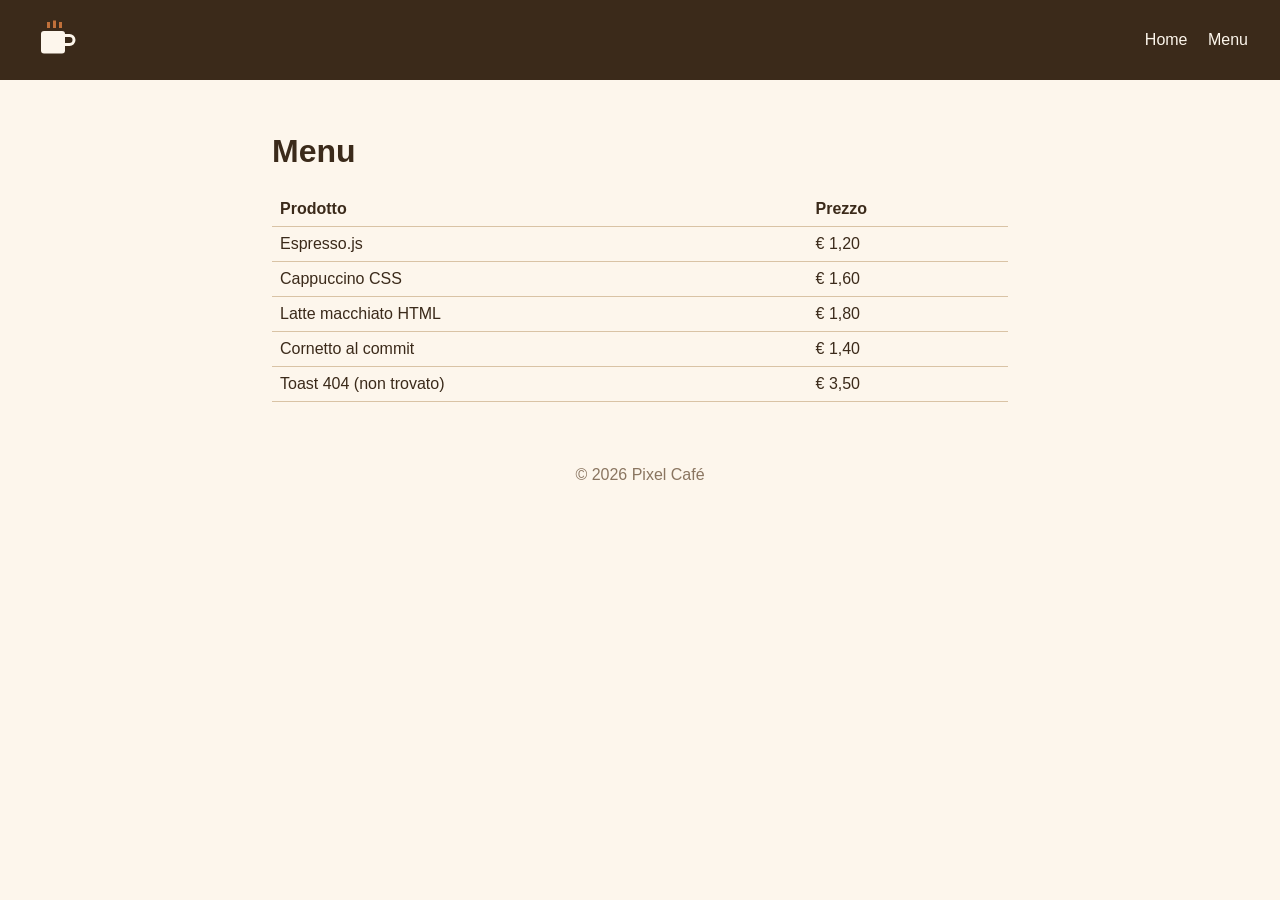
==== menu.html @ 6597bd04 "First commit" ====
<!DOCTYPE html>
<html lang="it">
<head>
  <meta charset="UTF-8">
  <meta name="viewport" content="width=device-width, initial-scale=1.0">
  <title>Menu - Pixel Café</title>
  <link rel="stylesheet" href="style.css">
</head>
<body>
  <header class="header">
    <img src="assets/logo.svg" alt="Logo Pixel Café" class="logo">
    <nav>
      <a href="index.html">Home</a>
      <a href="menu.html">Menu</a>
    </nav>
  </header>

  <main>
    <h1>Menu</h1>
    <table class="menu">
      <thead>
        <tr><th>Prodotto</th><th>Prezzo</th></tr>
      </thead>
      <tbody>
        <tr><td>Espresso.js</td><td>€ 1,20</td></tr>
        <tr><td>Cappuccino CSS</td><td>€ 1,60</td></tr>
        <tr><td>Latte macchiato HTML</td><td>€ 1,80</td></tr>
        <tr><td>Cornetto al commit</td><td>€ 1,40</td></tr>
        <tr><td>Toast 404 (non trovato)</td><td>€ 3,50</td></tr>
      </tbody>
    </table>
  </main>

  <footer class="footer">
    <p>© 2026 Pixel Café</p>
  </footer>
</body>
</html>
---- style.css ----
* {
  box-sizing: border-box;
}

body {
  margin: 0;
  font-family: Arial, Helvetica, sans-serif;
  background-color: #fdf6ec;
  color: #3b2a1a;
}

.header {
  display: flex;
  justify-content: space-between;
  align-items: center;
  padding: 16px 32px;
  background-color: #3b2a1a;
}

.logo {
  width: 48px;
}

nav a {
  color: #fdf6ec;
  margin-left: 16px;
  text-decoration: none;
}

main {
  max-width: 800px;
  margin: 0 auto;
  padding: 32px;
}

.hero {
  text-align: center;
}

button {
  padding: 10px 20px;
  border: none;
  border-radius: 6px;
  background-color: #c0703a;
  color: white;
  font-size: 16px;
  cursor: pointer;
}

.quote {
  font-style: italic;
  min-height: 24px;
}

.menu {
  width: 100%;
  border-collapse: collapse;
}

.menu th,
.menu td {
  padding: 8px;
  border-bottom: 1px solid #d9c3a5;
  text-align: left;
}

.footer {
  text-align: center;
  padding: 16px;
  color: #8a7560;
}
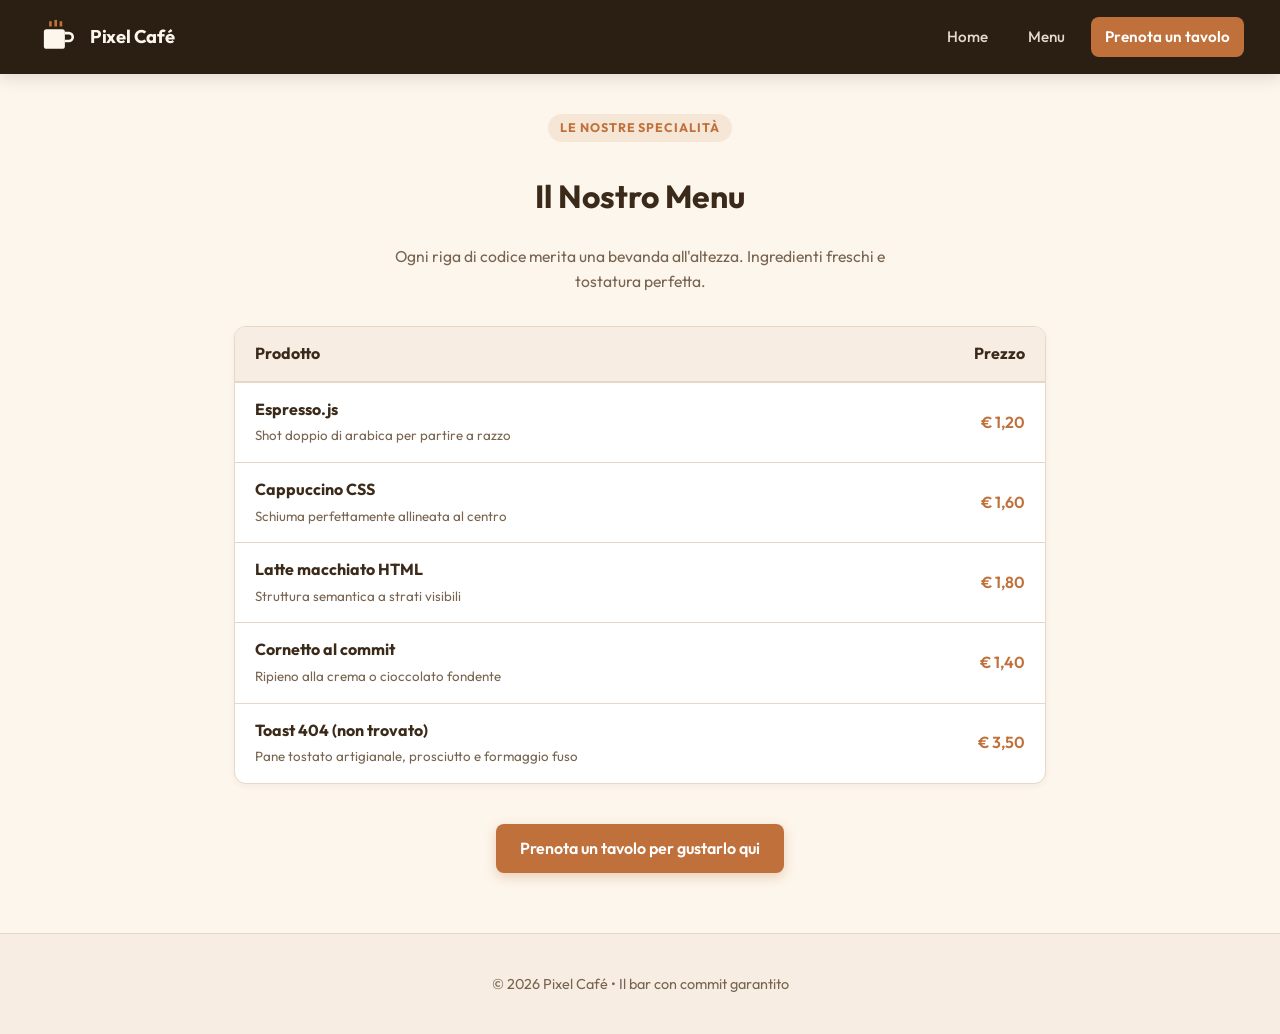
==== commit e9613bbc: "Aggiunta del form delle prenotazioni" ====
--- a/menu.html
+++ b/menu.html
@@ -4,35 +4,70 @@
   <meta charset="UTF-8">
   <meta name="viewport" content="width=device-width, initial-scale=1.0">
   <title>Menu - Pixel Café</title>
+  <meta name="description" content="Il menu del Pixel Café: caffè speciali, snack per sviluppatori e bevande per sostenere ogni sessione di programmazione.">
+  <link rel="preconnect" href="https://fonts.googleapis.com">
+  <link rel="preconnect" href="https://fonts.gstatic.com" crossorigin>
+  <link href="https://fonts.googleapis.com/css2?family=Outfit:wght@400;500;600;700&display=swap" rel="stylesheet">
   <link rel="stylesheet" href="style.css">
 </head>
 <body>
   <header class="header">
-    <img src="assets/logo.svg" alt="Logo Pixel Café" class="logo">
+    <a href="index.html" class="logo-link">
+      <img src="assets/logo.svg" alt="Logo Pixel Café" class="logo">
+      <span>Pixel Café</span>
+    </a>
     <nav>
       <a href="index.html">Home</a>
       <a href="menu.html">Menu</a>
+      <a href="index.html#prenota" class="nav-cta">Prenota un tavolo</a>
     </nav>
   </header>
 
   <main>
-    <h1>Menu</h1>
+    <div class="section-header">
+      <span class="badge">Le nostre specialità</span>
+      <h1>Il Nostro Menu</h1>
+      <p>Ogni riga di codice merita una bevanda all'altezza. Ingredienti freschi e tostatura perfetta.</p>
+    </div>
+
     <table class="menu">
       <thead>
-        <tr><th>Prodotto</th><th>Prezzo</th></tr>
+        <tr>
+          <th>Prodotto</th>
+          <th>Prezzo</th>
+        </tr>
       </thead>
       <tbody>
-        <tr><td>Espresso.js</td><td>€ 1,20</td></tr>
-        <tr><td>Cappuccino CSS</td><td>€ 1,60</td></tr>
-        <tr><td>Latte macchiato HTML</td><td>€ 1,80</td></tr>
-        <tr><td>Cornetto al commit</td><td>€ 1,40</td></tr>
-        <tr><td>Toast 404 (non trovato)</td><td>€ 3,50</td></tr>
+        <tr>
+          <td><strong>Espresso.js</strong><br><small style="color:var(--text-muted)">Shot doppio di arabica per partire a razzo</small></td>
+          <td>€ 1,20</td>
+        </tr>
+        <tr>
+          <td><strong>Cappuccino CSS</strong><br><small style="color:var(--text-muted)">Schiuma perfettamente allineata al centro</small></td>
+          <td>€ 1,60</td>
+        </tr>
+        <tr>
+          <td><strong>Latte macchiato HTML</strong><br><small style="color:var(--text-muted)">Struttura semantica a strati visibili</small></td>
+          <td>€ 1,80</td>
+        </tr>
+        <tr>
+          <td><strong>Cornetto al commit</strong><br><small style="color:var(--text-muted)">Ripieno alla crema o cioccolato fondente</small></td>
+          <td>€ 1,40</td>
+        </tr>
+        <tr>
+          <td><strong>Toast 404 (non trovato)</strong><br><small style="color:var(--text-muted)">Pane tostato artigianale, prosciutto e formaggio fuso</small></td>
+          <td>€ 3,50</td>
+        </tr>
       </tbody>
     </table>
+
+    <div style="text-align: center; margin-top: 24px;">
+      <a href="index.html#prenota" class="btn btn-primary">Prenota un tavolo per gustarlo qui</a>
+    </div>
   </main>
 
   <footer class="footer">
-    <p>© 2026 Pixel Café</p>
+    <p>© 2026 Pixel Café • Il bar con commit garantito</p>
   </footer>
 </body>
 </html>
--- a/style.css
+++ b/style.css
@@ -1,71 +1,555 @@
+@import url('https://fonts.googleapis.com/css2?family=Outfit:wght@400;500;600;700&display=swap');
+
+:root {
+  --bg: #fdf6ec;
+  --surface: #ffffff;
+  --surface-alt: #f7ede2;
+  --text: #3b2a1a;
+  --text-muted: #786450;
+  --primary: #c0703a;
+  --primary-hover: #a35928;
+  --primary-light: rgba(192, 112, 58, 0.12);
+  --border: #e8d7c3;
+  --border-focus: #c0703a;
+  --radius-sm: 8px;
+  --radius-md: 12px;
+  --radius-lg: 20px;
+  --shadow-sm: 0 2px 6px rgba(59, 42, 26, 0.05);
+  --shadow-md: 0 10px 25px -5px rgba(59, 42, 26, 0.08), 0 8px 10px -6px rgba(59, 42, 26, 0.04);
+  --shadow-lg: 0 20px 35px -10px rgba(59, 42, 26, 0.12);
+  --transition: all 0.2s cubic-bezier(0.16, 1, 0.3, 1);
+}
+
 * {
   box-sizing: border-box;
 }
 
+html {
+  scroll-behavior: smooth;
+}
+
 body {
   margin: 0;
-  font-family: Arial, Helvetica, sans-serif;
-  background-color: #fdf6ec;
-  color: #3b2a1a;
-}
-
+  font-family: 'Outfit', -apple-system, BlinkMacSystemFont, 'Segoe UI', Roboto, Helvetica, Arial, sans-serif;
+  background-color: var(--bg);
+  color: var(--text);
+  line-height: 1.6;
+}
+
+/* Header & Nav */
 .header {
   display: flex;
   justify-content: space-between;
   align-items: center;
-  padding: 16px 32px;
-  background-color: #3b2a1a;
+  padding: 16px 36px;
+  background-color: #2b1f13;
+  box-shadow: 0 4px 16px rgba(0, 0, 0, 0.12);
+  position: sticky;
+  top: 0;
+  z-index: 100;
+}
+
+.logo-link {
+  display: flex;
+  align-items: center;
+  gap: 12px;
+  text-decoration: none;
+  color: #fdf6ec;
+  font-weight: 700;
+  font-size: 1.15rem;
+  letter-spacing: -0.02em;
 }
 
 .logo {
-  width: 48px;
+  width: 42px;
+  height: 42px;
+  transition: transform 0.25s ease;
+}
+
+.logo-link:hover .logo {
+  transform: rotate(-6deg) scale(1.08);
+}
+
+nav {
+  display: flex;
+  align-items: center;
+  gap: 12px;
 }
 
 nav a {
-  color: #fdf6ec;
-  margin-left: 16px;
+  color: #e6dacb;
   text-decoration: none;
-}
-
+  font-weight: 500;
+  font-size: 0.95rem;
+  padding: 8px 14px;
+  border-radius: var(--radius-sm);
+  transition: var(--transition);
+}
+
+nav a:hover {
+  color: #ffffff;
+  background-color: rgba(255, 255, 255, 0.08);
+}
+
+nav a.nav-cta {
+  background-color: var(--primary);
+  color: #ffffff;
+  font-weight: 600;
+}
+
+nav a.nav-cta:hover {
+  background-color: var(--primary-hover);
+  transform: translateY(-1px);
+}
+
+/* Layout */
 main {
-  max-width: 800px;
+  max-width: 860px;
   margin: 0 auto;
-  padding: 32px;
-}
-
+  padding: 40px 24px 60px;
+}
+
+/* Hero Section */
 .hero {
   text-align: center;
-}
-
-button {
-  padding: 10px 20px;
-  border: none;
-  border-radius: 6px;
-  background-color: #c0703a;
-  color: white;
-  font-size: 16px;
-  cursor: pointer;
+  padding: 32px 16px 40px;
+}
+
+.hero h1 {
+  font-size: 2.8rem;
+  font-weight: 700;
+  color: var(--text);
+  margin: 0 0 12px;
+  letter-spacing: -0.03em;
+}
+
+.hero p {
+  font-size: 1.15rem;
+  color: var(--text-muted);
+  max-width: 580px;
+  margin: 0 auto 28px;
+}
+
+.hero-actions {
+  display: flex;
+  justify-content: center;
+  align-items: center;
+  gap: 14px;
+  flex-wrap: wrap;
+  margin-bottom: 24px;
 }
 
 .quote {
   font-style: italic;
-  min-height: 24px;
-}
-
+  min-height: 28px;
+  color: var(--primary);
+  font-weight: 500;
+  padding: 10px 18px;
+  border-radius: var(--radius-sm);
+  background-color: rgba(192, 112, 58, 0.08);
+  display: inline-block;
+  max-width: 620px;
+}
+
+/* Buttons */
+.btn {
+  display: inline-flex;
+  align-items: center;
+  justify-content: center;
+  gap: 8px;
+  padding: 12px 24px;
+  border-radius: var(--radius-sm);
+  font-size: 1rem;
+  font-weight: 600;
+  font-family: inherit;
+  cursor: pointer;
+  text-decoration: none;
+  transition: var(--transition);
+  border: none;
+}
+
+.btn-primary {
+  background-color: var(--primary);
+  color: #ffffff;
+  box-shadow: 0 4px 12px rgba(192, 112, 58, 0.3);
+}
+
+.btn-primary:hover {
+  background-color: var(--primary-hover);
+  transform: translateY(-2px);
+  box-shadow: 0 6px 18px rgba(192, 112, 58, 0.4);
+}
+
+.btn-secondary {
+  background-color: var(--surface-alt);
+  color: var(--text);
+  border: 1px solid var(--border);
+}
+
+.btn-secondary:hover {
+  background-color: #ebdccd;
+  transform: translateY(-2px);
+}
+
+/* Booking Section */
+.booking-section {
+  background: var(--surface);
+  border: 1px solid var(--border);
+  border-radius: var(--radius-lg);
+  padding: 40px;
+  box-shadow: var(--shadow-md);
+  margin: 40px 0;
+  position: relative;
+  overflow: hidden;
+}
+
+.booking-section::before {
+  content: "";
+  position: absolute;
+  top: 0;
+  left: 0;
+  right: 0;
+  height: 5px;
+  background: linear-gradient(90deg, #c0703a, #e59866, #c0703a);
+}
+
+.section-header {
+  text-align: center;
+  margin-bottom: 32px;
+}
+
+.badge {
+  display: inline-block;
+  padding: 4px 12px;
+  font-size: 0.78rem;
+  font-weight: 700;
+  text-transform: uppercase;
+  letter-spacing: 0.08em;
+  background-color: var(--primary-light);
+  color: var(--primary);
+  border-radius: 999px;
+  margin-bottom: 8px;
+}
+
+.section-header h2 {
+  font-size: 2rem;
+  margin: 4px 0 10px;
+  color: var(--text);
+  letter-spacing: -0.02em;
+}
+
+.section-header p {
+  color: var(--text-muted);
+  max-width: 520px;
+  margin: 0 auto;
+  font-size: 0.98rem;
+}
+
+/* Form Styling */
+.booking-form {
+  display: flex;
+  flex-direction: column;
+  gap: 24px;
+}
+
+.form-grid {
+  display: grid;
+  grid-template-columns: repeat(2, 1fr);
+  gap: 20px;
+}
+
+.form-group {
+  display: flex;
+  flex-direction: column;
+  gap: 6px;
+}
+
+.form-group.full-width {
+  grid-column: 1 / -1;
+}
+
+.form-group label {
+  font-size: 0.9rem;
+  font-weight: 600;
+  color: var(--text);
+}
+
+.form-group input,
+.form-group select,
+.form-group textarea {
+  width: 100%;
+  padding: 12px 14px;
+  border-radius: var(--radius-sm);
+  border: 1.5px solid var(--border);
+  background-color: #fffaf5;
+  color: var(--text);
+  font-family: inherit;
+  font-size: 0.95rem;
+  transition: var(--transition);
+  outline: none;
+}
+
+.form-group input::placeholder,
+.form-group textarea::placeholder {
+  color: #ab9580;
+}
+
+.form-group input:focus,
+.form-group select:focus,
+.form-group textarea:focus {
+  border-color: var(--border-focus);
+  background-color: #ffffff;
+  box-shadow: 0 0 0 3.5px rgba(192, 112, 58, 0.18);
+}
+
+.form-group textarea {
+  resize: vertical;
+  min-height: 80px;
+}
+
+.form-group small {
+  font-size: 0.8rem;
+  color: var(--text-muted);
+}
+
+.form-actions {
+  display: flex;
+  flex-direction: column;
+  align-items: center;
+  gap: 12px;
+  margin-top: 8px;
+}
+
+.submit-btn {
+  width: 100%;
+  max-width: 360px;
+  padding: 14px 28px;
+  font-size: 1.05rem;
+}
+
+.form-policy-note {
+  font-size: 0.82rem;
+  color: var(--text-muted);
+  text-align: center;
+  margin: 0;
+}
+
+/* Booking Success Card */
+.booking-success {
+  background: #fdfaf7;
+  border: 2px solid #95d5b2;
+  border-radius: var(--radius-md);
+  padding: 32px;
+  text-align: center;
+  animation: fadeIn 0.4s ease-out;
+}
+
+@keyframes fadeIn {
+  from {
+    opacity: 0;
+    transform: translateY(12px);
+  }
+  to {
+    opacity: 1;
+    transform: translateY(0);
+  }
+}
+
+.success-icon {
+  width: 58px;
+  height: 58px;
+  background-color: #2d6a4f;
+  color: #ffffff;
+  border-radius: 50%;
+  display: inline-flex;
+  align-items: center;
+  justify-content: center;
+  font-size: 28px;
+  font-weight: 700;
+  margin-bottom: 16px;
+  box-shadow: 0 6px 16px rgba(45, 106, 79, 0.25);
+}
+
+.booking-success h3 {
+  font-size: 1.6rem;
+  margin: 0 0 8px;
+  color: #1b4332;
+}
+
+.booking-success .success-sub {
+  color: var(--text-muted);
+  margin: 0 0 24px;
+}
+
+.booking-summary {
+  background-color: #ffffff;
+  border: 1px solid var(--border);
+  border-radius: var(--radius-sm);
+  padding: 20px;
+  max-width: 500px;
+  margin: 0 auto 20px;
+  text-align: left;
+  display: grid;
+  grid-template-columns: repeat(2, 1fr);
+  gap: 14px;
+}
+
+.summary-item {
+  display: flex;
+  flex-direction: column;
+}
+
+.summary-item.full-span {
+  grid-column: 1 / -1;
+}
+
+.summary-label {
+  font-size: 0.78rem;
+  text-transform: uppercase;
+  color: var(--text-muted);
+  font-weight: 600;
+  letter-spacing: 0.05em;
+}
+
+.summary-value {
+  font-size: 0.98rem;
+  font-weight: 600;
+  color: var(--text);
+  margin-top: 2px;
+}
+
+.confirmation-note {
+  font-size: 0.88rem;
+  color: var(--text-muted);
+  margin-bottom: 24px;
+}
+
+/* Info Section (Orari) */
+.info {
+  background: var(--surface);
+  border: 1px solid var(--border);
+  border-radius: var(--radius-lg);
+  padding: 32px 36px;
+  box-shadow: var(--shadow-sm);
+  margin: 36px 0;
+}
+
+.info h2 {
+  font-size: 1.5rem;
+  margin-top: 0;
+  color: var(--text);
+}
+
+.info ul {
+  list-style: none;
+  padding: 0;
+  margin: 0;
+  display: flex;
+  flex-direction: column;
+  gap: 10px;
+}
+
+.info li {
+  padding-left: 24px;
+  position: relative;
+  font-size: 1rem;
+}
+
+.info li::before {
+  content: "☕";
+  position: absolute;
+  left: 0;
+  top: 0;
+  font-size: 0.9rem;
+}
+
+/* Menu Page Table */
 .menu {
   width: 100%;
-  border-collapse: collapse;
+  border-collapse: separate;
+  border-spacing: 0;
+  background: var(--surface);
+  border-radius: var(--radius-md);
+  overflow: hidden;
+  box-shadow: var(--shadow-sm);
+  border: 1px solid var(--border);
+  margin: 24px 0 40px;
 }
 
 .menu th,
 .menu td {
-  padding: 8px;
-  border-bottom: 1px solid #d9c3a5;
+  padding: 14px 20px;
   text-align: left;
 }
 
+.menu th {
+  background-color: var(--surface-alt);
+  color: var(--text);
+  font-weight: 700;
+  border-bottom: 2px solid var(--border);
+}
+
+.menu td {
+  border-bottom: 1px solid var(--border);
+}
+
+.menu tr:last-child td {
+  border-bottom: none;
+}
+
+.menu tr:hover td {
+  background-color: rgba(192, 112, 58, 0.04);
+}
+
+.menu td:last-child {
+  font-weight: 600;
+  color: var(--primary);
+  text-align: right;
+}
+
+.menu th:last-child {
+  text-align: right;
+}
+
+/* Footer */
 .footer {
   text-align: center;
-  padding: 16px;
-  color: #8a7560;
-}
+  padding: 24px 16px;
+  color: var(--text-muted);
+  font-size: 0.9rem;
+  border-top: 1px solid var(--border);
+  background-color: #f7ede2;
+}
+
+/* Responsive */
+@media (max-width: 640px) {
+  .header {
+    padding: 14px 20px;
+    flex-direction: column;
+    gap: 12px;
+  }
+
+  main {
+    padding: 24px 16px;
+  }
+
+  .hero h1 {
+    font-size: 2.2rem;
+  }
+
+  .booking-section {
+    padding: 24px 18px;
+  }
+
+  .form-grid {
+    grid-template-columns: 1fr;
+  }
+
+  .booking-summary {
+    grid-template-columns: 1fr;
+  }
+
+  .submit-btn {
+    max-width: 100%;
+  }
+}
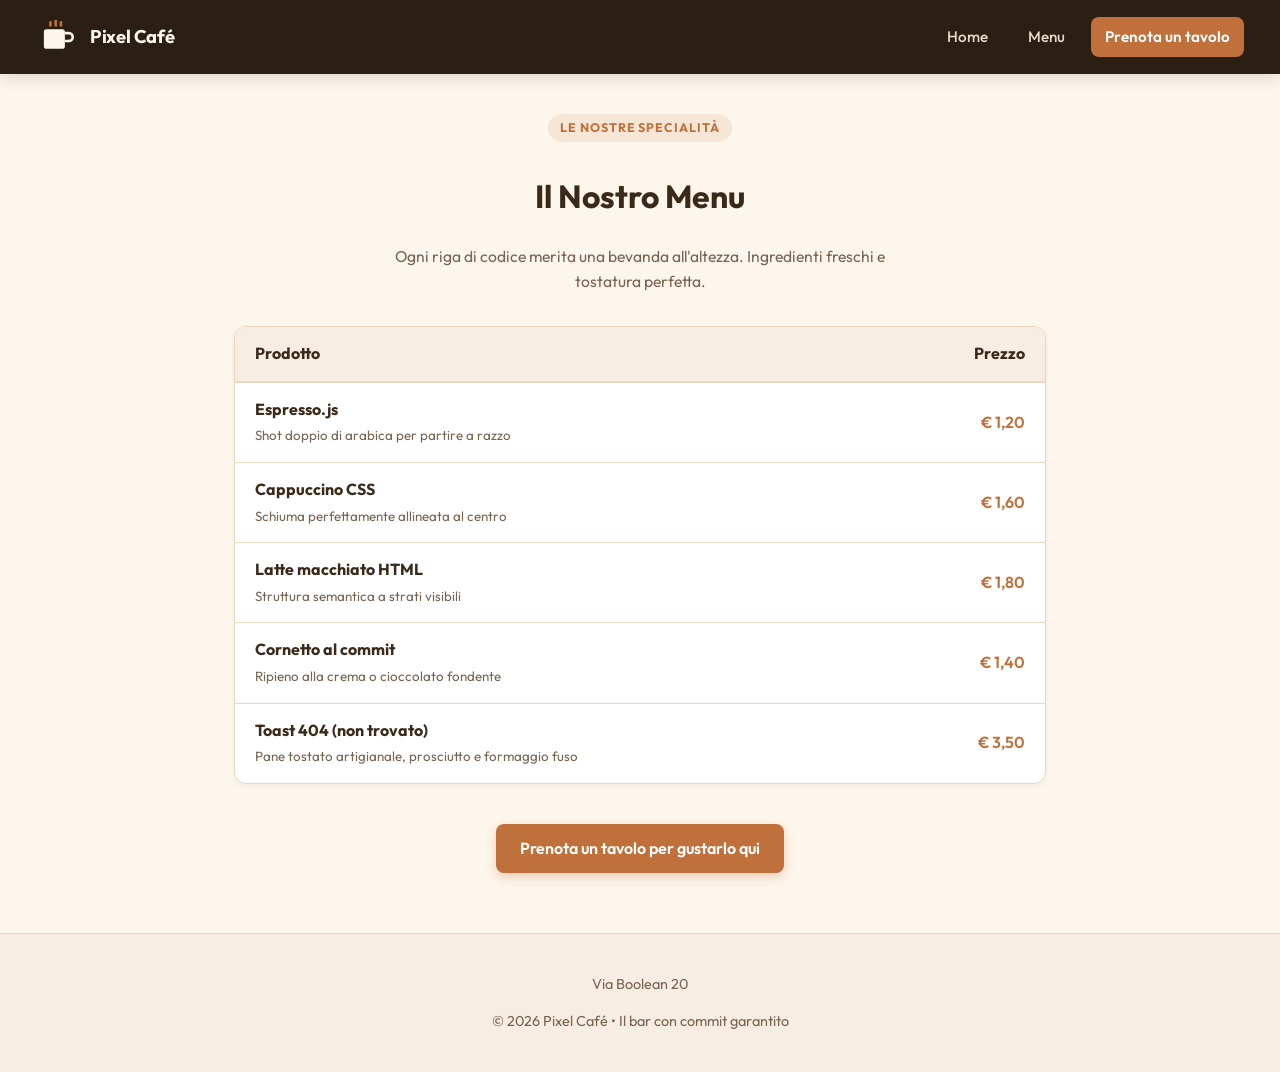
==== commit 14e0c846: "Aggiunto indirizzo nel footer" ====
--- a/menu.html
+++ b/menu.html
@@ -19,7 +19,7 @@
     <nav>
       <a href="index.html">Home</a>
       <a href="menu.html">Menu</a>
-      <a href="index.html#prenota" class="nav-cta">Prenota un tavolo</a>
+      <a href="prenotazioni.html" class="nav-cta">Prenota un tavolo</a>
     </nav>
   </header>
 
@@ -62,11 +62,12 @@
     </table>
 
     <div style="text-align: center; margin-top: 24px;">
-      <a href="index.html#prenota" class="btn btn-primary">Prenota un tavolo per gustarlo qui</a>
+      <a href="prenotazioni.html" class="btn btn-primary">Prenota un tavolo per gustarlo qui</a>
     </div>
   </main>
 
   <footer class="footer">
+    <p>Via Boolean 20</p>
     <p>© 2026 Pixel Café • Il bar con commit garantito</p>
   </footer>
 </body>
